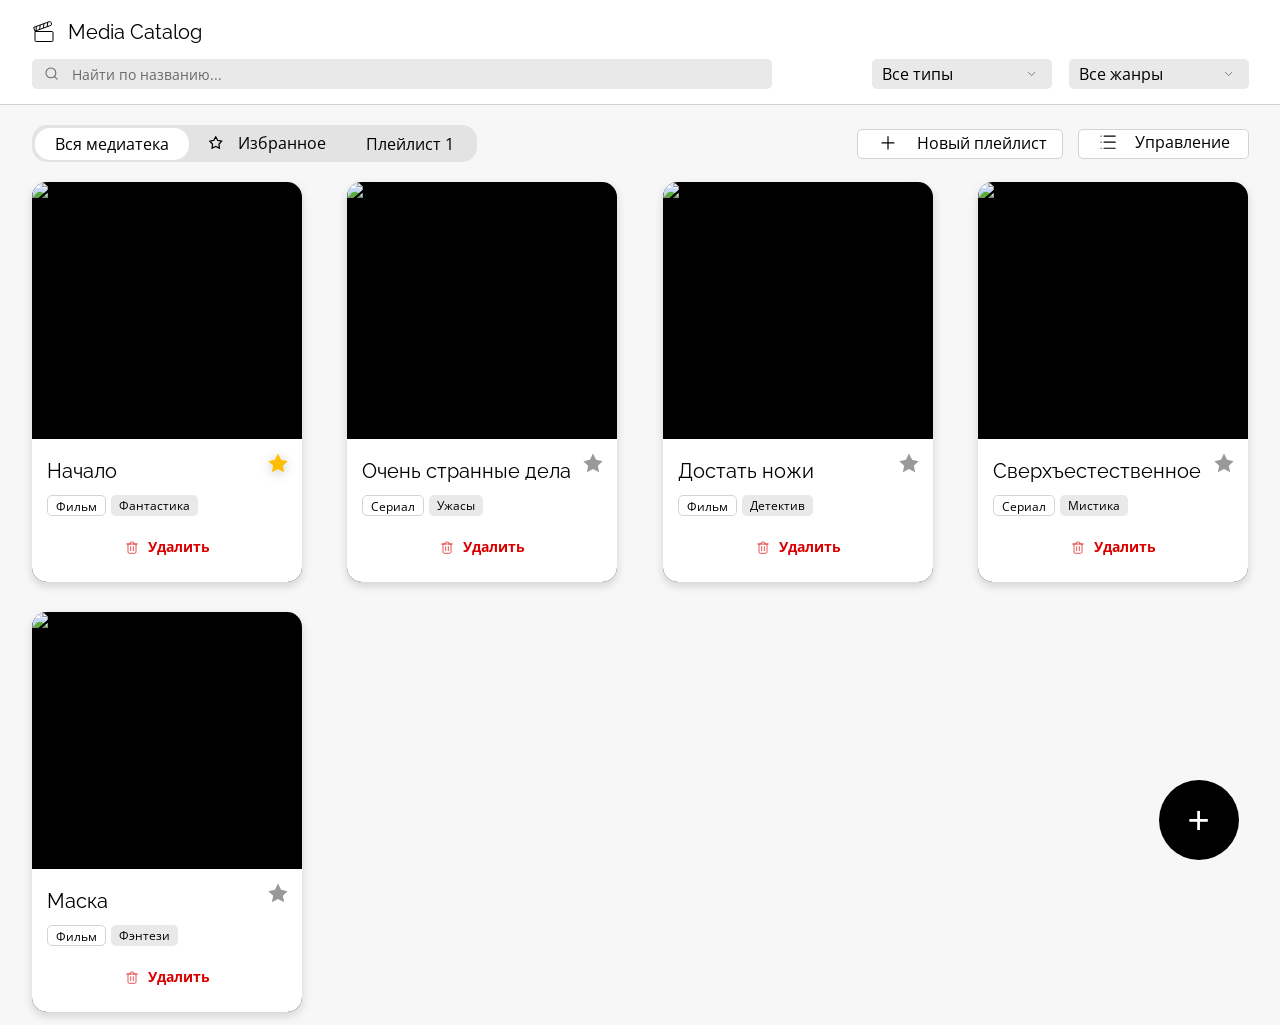
==== index.html @ b78aa2d5 "Первый этап работы над курсовой. Верстка по макету" ====
<!DOCTYPE html>
<html lang="ru">
  <head>
    <meta charset="UTF-8" />
    <meta name="viewport" content="width=device-width, initial-scale=1.0" />
    <title>Media Catalog</title>
    <link rel="stylesheet" href="./styles/style.css" />
  </head>
  <body>
    <header class="header">
      <div class="header-content">
        <div class="header-top">
          <img
            src="./icons/logo.svg"
            alt="Логотип Media Catalog"
            class="logo"
          />
          <h1 class="site-title">Media Catalog</h1>
        </div>

        <div class="search-container">
          <div class="search-bar">
            <input
              type="search"
              id="search-input"
              placeholder="Найти по названию..."
            />
          </div>
        </div>

        <div class="filters">
          <select id="type-filter" class="filter-select">
            <option value="all">Все типы</option>
            <option value="film">Фильмы</option>
            <option value="series">Сериалы</option>
          </select>

          <select id="genre-filter" class="filter-select">
            <option value="all">Все жанры</option>
            <option value="fantasy">Фэнтези</option>
            <option value="sci-fi">Фантастика</option>
            <option value="horror">Ужасы</option>
            <option value="detective">Детектив</option>
            <option value="mystic">Мистика</option>
          </select>
        </div>
      </div>
    </header>

    <div class="container">
      <div class="page-wrapper">
        <div class="navigation-section">
          <nav class="playlist-nav">
            <button class="tab active" data-tab="all">Вся медиатека</button>
            <button class="tab" data-tab="favorites">
              <svg
                class="tab-icon"
                viewBox="0 0 24 24"
                aria-hidden="true"
                focusable="false"
              >
                <path
                  d="M10.3408 5.03809L10.4531 5.23828L10.6787 5.28418L15.1973 6.18848L12.0732 9.57715L11.918 9.74609L11.9443 9.97363L12.4795 14.5498L8.29297 12.627L8.08398 12.5312L7.875 12.627L3.6875 14.5498L4.22363 9.97363L4.25 9.74609L4.09473 9.57715L0.969727 6.18848L5.48926 5.28418L5.71484 5.23828L5.82715 5.03809L8.08398 1.01953L10.3408 5.03809Z"
                  stroke="black"
                />
              </svg>
              Избранное
            </button>
            <button class="tab" data-tab="playlist1">Плейлист 1</button>
          </nav>

          <div class="control-panel">
            <button class="btn" id="new-playlist-btn">
              <img src="./icons/plus-small.svg" class="btn-icon" alt="" />
              Новый плейлист
            </button>
            <button class="btn" id="manage-btn">
              <img src="./icons/list-pointers.svg" class="btn-icon" alt="" />
              Управление
            </button>
          </div>
        </div>

        <main class="main-content">
          <section class="media-grid">
            <article class="media-card" data-type="film" data-genre="sci-fi">
              <img
                src="https://avatars.mds.yandex.net/i?id=55234770853d2b9b0d04c21ef80ac927876bea07-5246350-images-thumbs&n=13"
                alt="Постер фильма 'Начало'"
              />
              <div class="card-info">
                <div class="card-header">
                  <h3 class="card-title">Начало</h3>
                  <button
                    class="card-fav favorited"
                    aria-pressed="false"
                    aria-label="Добавить в избранное"
                  >
                    <svg
                      class="card-star"
                      viewBox="0 0 24 24"
                      aria-hidden="true"
                      focusable="false"
                    >
                      <path
                        d="M12 .587l3.668 7.431L23.6 9.75l-5.8 5.656L19.336 23 12 19.188 4.664 23l1.536-7.594L.4 9.75l7.932-1.732L12 .587z"
                      />
                    </svg>
                  </button>
                </div>
                <div class="card-tags">
                  <span class="media-type">Фильм</span>
                  <span class="media-genre">Фантастика</span>
                </div>
                <button class="delete-btn">
                  <img src="./icons/trash.svg" class="icon" alt="" />Удалить
                </button>
              </div>
            </article>

            <article class="media-card" data-type="series" data-genre="horror">
              <img
                src="https://avatars.mds.yandex.net/i?id=e8426d1af054b2b35e4fe75da43ae65cc15da90e-16115452-images-thumbs&n=13"
                alt="Постер сериала 'Очень странные дела'"
              />
              <div class="card-info">
                <div class="card-header">
                  <h3 class="card-title">Очень странные дела</h3>
                  <button
                    class="card-fav"
                    aria-pressed="false"
                    aria-label="Добавить в избранное"
                  >
                    <svg
                      class="card-star"
                      viewBox="0 0 24 24"
                      aria-hidden="true"
                      focusable="false"
                    >
                      <path
                        d="M12 .587l3.668 7.431L23.6 9.75l-5.8 5.656L19.336 23 12 19.188 4.664 23l1.536-7.594L.4 9.75l7.932-1.732L12 .587z"
                      />
                    </svg>
                  </button>
                </div>
                <div class="card-tags">
                  <span class="media-type">Сериал</span>
                  <span class="media-genre">Ужасы</span>
                </div>
                <button class="delete-btn">
                  <img src="./icons/trash.svg" class="icon" alt="" />Удалить
                </button>
              </div>
            </article>

            <article class="media-card" data-type="film" data-genre="detective">
              <img
                src="https://pr6.zoon.ru/PhJoC-wYrnxwiklxhMkPIg/600x900%2Cq85/[base64]"
                alt="Постер фильма 'Достать ножи'"
              />
              <div class="card-info">
                <div class="card-header">
                  <h3 class="card-title">Достать ножи</h3>
                  <button
                    class="card-fav"
                    aria-pressed="false"
                    aria-label="Добавить в избранное"
                  >
                    <svg
                      class="card-star"
                      viewBox="0 0 24 24"
                      aria-hidden="true"
                      focusable="false"
                    >
                      <path
                        d="M12 .587l3.668 7.431L23.6 9.75l-5.8 5.656L19.336 23 12 19.188 4.664 23l1.536-7.594L.4 9.75l7.932-1.732L12 .587z"
                      />
                    </svg>
                  </button>
                </div>
                <div class="card-tags">
                  <span class="media-type">Фильм</span>
                  <span class="media-genre">Детектив</span>
                </div>
                <button class="delete-btn">
                  <img src="./icons/trash.svg" class="icon" alt="" />Удалить
                </button>
              </div>
            </article>

            <article class="media-card" data-type="series" data-genre="mystic">
              <img
                src="https://avatars.mds.yandex.net/get-mpic/5304425/2a000001939991c559fa7494be5431563279/orig"
                alt="Постер сериала 'Сверхъестественное'"
              />
              <div class="card-info">
                <div class="card-header">
                  <h3 class="card-title">Сверхъестественное</h3>
                  <button
                    class="card-fav"
                    aria-pressed="false"
                    aria-label="Добавить в избранное"
                  >
                    <svg
                      class="card-star"
                      viewBox="0 0 24 24"
                      aria-hidden="true"
                      focusable="false"
                    >
                      <path
                        d="M12 .587l3.668 7.431L23.6 9.75l-5.8 5.656L19.336 23 12 19.188 4.664 23l1.536-7.594L.4 9.75l7.932-1.732L12 .587z"
                      />
                    </svg>
                  </button>
                </div>
                <div class="card-tags">
                  <span class="media-type">Сериал</span>
                  <span class="media-genre">Мистика</span>
                </div>
                <button class="delete-btn">
                  <img src="./icons/trash.svg" class="icon" alt="" />Удалить
                </button>
              </div>
            </article>

            <article class="media-card" data-type="film" data-genre="fantasy">
              <img
                src="https://avatars.mds.yandex.net/get-kinopoisk-image/1777765/51ed579c-586d-48a4-a6ec-837738159f33/orig"
                alt="Постер фильма 'Маска'"
              />
              <div class="card-info">
                <div class="card-header">
                  <h3 class="card-title">Маска</h3>
                  <button
                    class="card-fav"
                    aria-pressed="false"
                    aria-label="Добавить в избранное"
                  >
                    <svg
                      class="card-star"
                      viewBox="0 0 24 24"
                      aria-hidden="true"
                      focusable="false"
                    >
                      <path
                        d="M12 .587l3.668 7.431L23.6 9.75l-5.8 5.656L19.336 23 12 19.188 4.664 23l1.536-7.594L.4 9.75l7.932-1.732L12 .587z"
                      />
                    </svg>
                  </button>
                </div>
                <div class="card-tags">
                  <span class="media-type">Фильм</span>
                  <span class="media-genre">Фэнтези</span>
                </div>
                <button class="delete-btn">
                  <img src="./icons/trash.svg" class="icon" alt="" />Удалить
                </button>
              </div>
            </article>
          </section>
        </main>

        <button
          class="add-card-btn"
          id="add-card-btn"
          title="Добавить фильм или сериал"
        >
          +
        </button>
      </div>
    </div>
  </body>
</html>
---- styles/style.css ----
@import url("https://fonts.googleapis.com/css2?family=Open+Sans:wght@400;600&family=Raleway:wght@400&display=swap");

:root {
  --bg: #f7f7f7;
  --surface: #ffffff;
  --muted: #e9e9e9;
  --border: #d3d3d3;
  --text: #000000;
  --muted-2: #696969;
  --muted-3: #999999;
  --danger: #da0000;
  --danger-hover: #b30000;
  --gold: #ffbf00;
  --hover-bg: #f4f4f4;

  --max-width: 1600px;
  --page-padding-vertical: 20px;
  --page-padding-horizontal: 20px;
  --header-padding-left-right: 40px;

  --space-xs: 5px;
  --space-sm: 8px;
  --space-md: 10px;
  --space-lg: 20px;
  --space-xl: 24px;
  --space-xxl: 40px;

  --radius-sm: 5px;
  --radius-md: 15px;
  --radius-round: 50%;

  --shadow-soft: 0 4px 10px rgba(0, 0, 0, 0.15);
  --shadow-sm: 0 6px 14px rgba(0, 0, 0, 0.06);
  --shadow-md: 0 8px 20px rgba(0, 0, 0, 0.14);
  --shadow-star: 0 2px 6px rgba(0, 0, 0, 0.22);

  --font-sans: "Open Sans", sans-serif;
  --font-heading: Raleway, sans-serif;

  --icon-sm: 16px;
  --icon-md: 20px;
  --icon-lg: 28px;
  --icon-xl: 30px;
}

* {
  box-sizing: border-box;
}

body {
  margin: 0;
  padding: 0;
  font-family: var(--font-sans);
  background: var(--bg);
}

.container {
  max-width: 1920px;
  margin: 0 auto;
  position: relative;
  min-height: 100vh;
}

.page-wrapper {
  max-width: var(--max-width);
  margin: 0 calc((100% - 1257px) / 2);
  padding: 0 var(--page-padding-horizontal);
}

.header {
  background: var(--surface);
  border-bottom: 0.5px var(--border) solid;
  padding: var(--page-padding-vertical) var(--header-padding-left-right) 15px;
  position: sticky;
  top: 0;
  z-index: 100;
  left: 0;
  right: 0;
  width: 100%;
  box-sizing: border-box;
}

.header-content {
  display: flex;
  align-items: flex-start;
  justify-content: space-between;
  flex-wrap: wrap;
  gap: 5px;
  max-width: var(--max-width);
  margin: 0 calc((100% - 1217px) / 2);
}

.header-top {
  display: flex;
  align-items: center;
  gap: 12px;
  margin-bottom: 10px;
  width: 100%;
}

.logo {
  width: 24px;
  height: 24px;
  background: white;
}

.site-title {
  color: black;
  font-size: 20px;
  font-family: Raleway;
  font-weight: 400;
  margin: 0;
  white-space: nowrap;
}

.search-container {
  flex: 1;
  min-width: 300px;
  max-width: 740px;
}

.search-bar {
  width: 100%;
  height: 30px;
  background: #e9e9e9;
  border-radius: var(--radius-sm);
}

#search-input {
  width: 100%;
  height: 100%;
  border: none;
  background: transparent;
  border-radius: var(--radius-sm);
  padding: 0 10px;
  color: #000;
  font-size: 14px;
  font-family: "Open Sans";

  background-image: url("../icons/search.svg");
  background-repeat: no-repeat;
  background-position: 12px center;
  background-size: var(--icon-sm);
  padding-left: 40px;
}

#search-input::placeholder {
  color: #696969;
}

.filters {
  display: flex;
  gap: 17px;
  flex-shrink: 0;
}

.filter-select {
  appearance: none;
  -webkit-appearance: none;
  -moz-appearance: none;

  width: 180px;
  height: 30px;
  background: #e9e9e9;
  border-radius: var(--radius-sm);
  border: none;
  color: black;
  font-size: 16px;
  font-family: "Open Sans";
  padding: 0 10px;
  appearance: none;

  background-image: url("../icons/chevron-small-down.svg");
  background-repeat: no-repeat;
  background-position: right 12px center;
  background-size: var(--icon-sm);
}

.filter-select:hover {
  background-color: #eee;
}

.custom-select:focus {
  outline: none;
  border-color: #999;
  background-color: #f2f2f2;
}

.navigation-section {
  display: flex;
  justify-content: space-between;
  align-items: center;
  flex-wrap: wrap;
  gap: 20px;
  margin: 20px 0 0;
  padding: 0;
}

.playlist-nav {
  background: #e3e3e3;
  border-radius: var(--radius-md);
  display: flex;
  align-items: center;
  padding: 3px;
  height: 37px;
  flex-shrink: 0;
}

.tab {
  background: transparent;
  border: none;
  border-radius: var(--radius-md);
  font-size: 16px;
  font-family: "Open Sans";
  cursor: pointer;
  color: black;
  padding: 0 20px;
  height: 32px;
  white-space: nowrap;
  transition: background-color 0.2s;
}

.tab .tab-icon {
  width: 20px;
  height: 20px;
  display: inline-block;
  vertical-align: middle;
  margin-right: 5px;
  position: relative;
  top: 1px;
  fill: none;
  stroke: currentColor;
  stroke-width: 1.5;
}

.tab .tab-icon path {
  fill: none;
  stroke: currentColor;
  stroke-width: 1.5;
}

.btn .btn-icon,
.btn-icon {
  width: 16px;
  height: 16px;
  display: inline-block;
  vertical-align: middle;
  margin-right: 8px;
  position: relative;
  top: -1px;
}

#new-playlist-btn .btn-icon {
  width: 30px;
  height: 30px;
  margin-right: 10px;
  top: -2px;
}

#manage-btn .btn-icon {
  width: 25px;
  height: 25px;
  margin-right: 10px;
}

.card-fav {
  position: absolute;
  top: 10px;
  right: 10px;
  width: 28px;
  height: 28px;
  background: transparent;
  border: none;
  display: inline-flex;
  align-items: center;
  justify-content: center;
  cursor: pointer;
  box-shadow: none;
  transition: transform 0.12s ease, box-shadow 0.12s ease,
    background-color 0.12s ease;
  padding: 0;
}

.card-fav:hover {
  transform: translateY(-2px) scale(1.03);
  box-shadow: 0 6px 12px rgba(0, 0, 0, 0.12);
}

.card-star {
  width: 20px;
  height: 20px;
  display: inline-block;
  vertical-align: middle;
  fill: var(--muted-3);
}

.card-fav.favorited {
  background: transparent;
  box-shadow: none;
}

.card-fav.favorited .card-star {
  fill: #ffbf00;
  filter: drop-shadow(0 2px 6px rgba(0, 0, 0, 0.22));
  stroke: none;
}

.tab.active .tab-icon,
.tab.active .tab-icon path {
  stroke: #ffbf00;
}

.tab.active {
  background: white;
}

.control-panel {
  display: flex;
  gap: 15px;
  flex-shrink: 0;
}

.btn {
  min-width: 171px;
  height: var(--btn-height, 30px);
  background: var(--surface);
  border-radius: var(--radius-sm);
  border: 0.5px var(--border) solid;
  font-size: 16px;
  font-family: var(--font-sans);
  cursor: pointer;
  padding: 0 15px;
  white-space: nowrap;
}

.main-content {
  max-width: 1600px;
  margin: 20px 0 80px;
  padding: 0;
}

.media-grid {
  display: grid;
  grid-template-columns: repeat(auto-fit, minmax(270px, 1fr));
  gap: 30px calc((100% - 270px * 4) / 3);
  justify-content: space-between;
  justify-items: center;
}

.media-card {
  position: relative;
  width: 270px;
  height: 400px;
  border-radius: var(--radius-md);
  overflow: hidden;
  box-shadow: 0 4px 10px rgba(0, 0, 0, 0.15);
  transition: transform 0.3s ease, box-shadow 0.3s ease;
  cursor: pointer;
  background-color: #000;
}

.media-card img {
  width: 100%;
  height: 100%;
  object-fit: cover;
  transition: opacity 0.3s ease;
}

.card-info {
  position: absolute;
  bottom: 0;
  left: 0;
  width: 100%;
  padding: 20px 15px;
  background-color: var(--surface);
  color: #fff;
  transition: all 0.3s ease;
  opacity: 1;
}

.card-title {
  color: black;
  font-size: 20px;
  font-family: Raleway;
  font-weight: 400;
  margin: 0 0 12px 0;
  white-space: nowrap;
  overflow: hidden;
  text-overflow: ellipsis;
}

.card-tags {
  display: flex;
  gap: 5px;
  margin-bottom: 15px;
}

.media-type {
  background: var(--surface);
  border-radius: var(--radius-sm);
  border: 0.5px var(--border) solid;
  padding: 0 8px;
  height: 21px;
  text-align: center;
  line-height: 21px;
  font-size: 12px;
  font-family: var(--font-sans);
  color: var(--text);
  white-space: nowrap;
}

.media-genre {
  background: var(--muted);
  border-radius: var(--radius-sm);
  padding: 0 8px;
  height: 21px;
  text-align: center;
  line-height: 21px;
  font-size: 12px;
  font-family: var(--font-sans);
  color: var(--text);
  white-space: nowrap;
}

.delete-btn {
  background: var(--surface);
  border-radius: var(--radius-sm);
  border: none;
  cursor: pointer;
  color: var(--danger);
  font-size: 14px;
  font-weight: 700;
  font-family: var(--font-sans);
  padding: 6px 8px;
  width: 100%;
  margin-top: auto;
}

.delete-btn .icon {
  width: 16px;
  height: 16px;
  display: inline-block;
  vertical-align: middle;
  margin-right: 8px;
}

.delete-btn,
.btn,
.tab,
.add-card-btn {
  transition: transform 0.12s ease, box-shadow 0.12s ease,
    background-color 0.12s ease, color 0.12s ease;
}

.btn:hover,
.btn:focus {
  background-color: #f4f4f4;
  transform: translateY(-2px);
  box-shadow: 0 6px 14px rgba(0, 0, 0, 0.06);
}

.tab:hover,
.tab:focus {
  background-color: rgba(0, 0, 0, 0.04);
  transform: translateY(-1px);
}

.delete-btn:hover,
.delete-btn:focus {
  background-color: #fff;
  color: #b30000;
  transform: translateY(-1px);
  box-shadow: 0 8px 20px rgba(0, 0, 0, 0.14);
}

.delete-btn:hover .icon,
.delete-btn:focus .icon {
  transform: translateY(-1px) scale(1.05);
}

.delete-btn .icon,
.add-card-btn,
.btn,
.tab {
  transition: transform 0.12s ease, opacity 0.12s ease;
}

.btn:focus,
.delete-btn:focus,
.tab:focus,
.add-card-btn:focus {
  outline: 2px solid rgba(77, 144, 254, 0.9);
  outline-offset: 3px;
}

.add-card-btn {
  position: fixed;
  right: calc((100% - 1197px) / 2);
  bottom: 40px;
  width: 80px;
  height: 80px;
  background: black;
  border-radius: 50%;
  color: white;
  font-size: 38px;
  border: none;
  cursor: pointer;
  z-index: 100;
  transition: transform 0.2s;
}

.add-card-btn:hover {
  transform: scale(1.05);
}
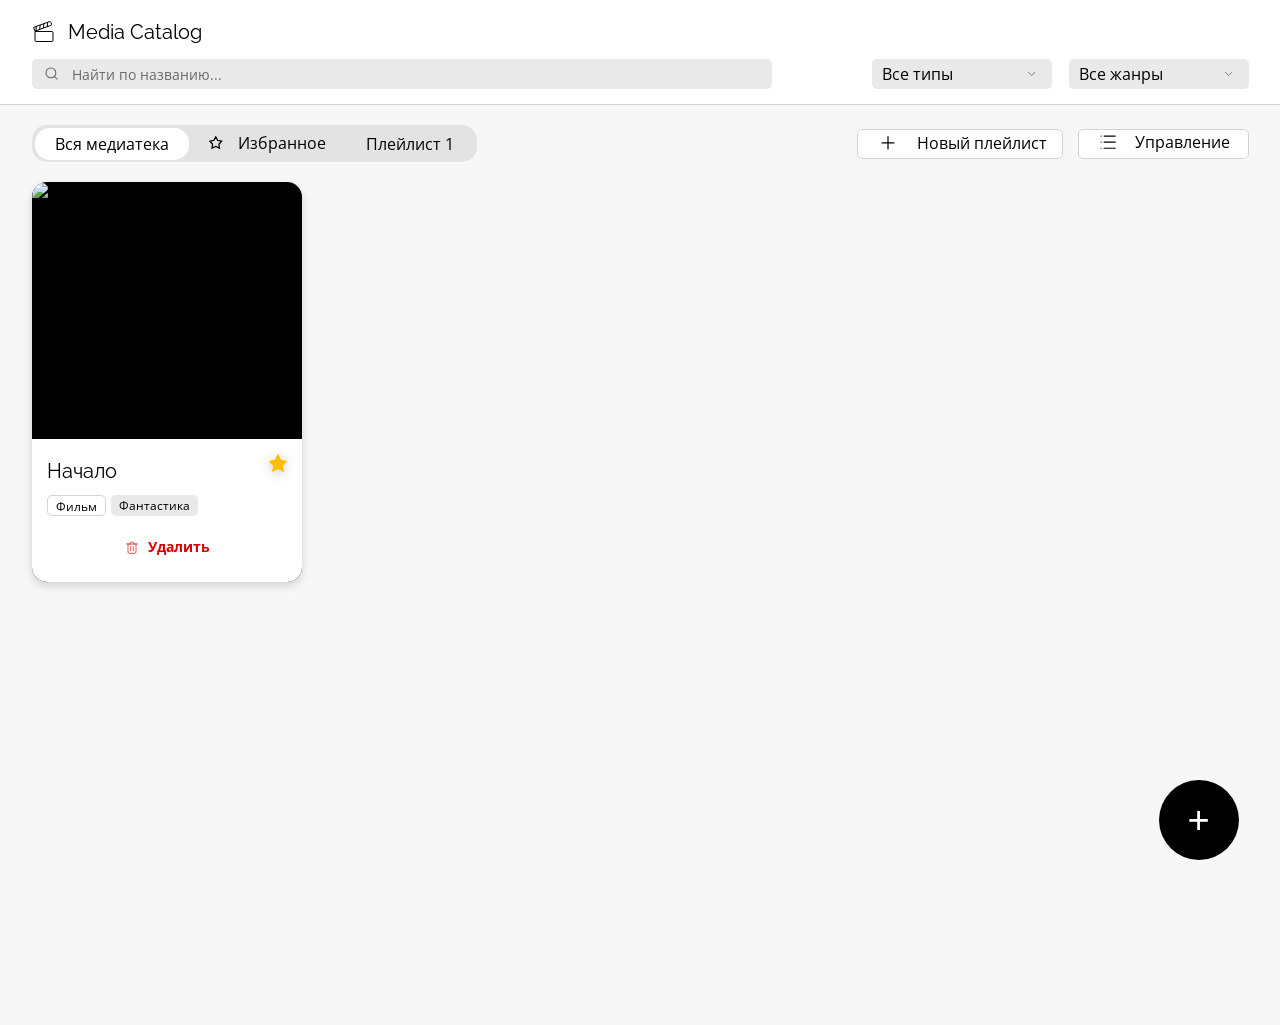
==== commit dbd92782: "Создание компонентов" ====
--- a/index.html
+++ b/index.html
@@ -1,273 +1,17 @@
-<!DOCTYPE html>
-<html lang="ru">
-  <head>
-    <meta charset="UTF-8" />
-    <meta name="viewport" content="width=device-width, initial-scale=1.0" />
-    <title>Media Catalog</title>
-    <link rel="stylesheet" href="./styles/style.css" />
-  </head>
-  <body>
-    <header class="header">
-      <div class="header-content">
-        <div class="header-top">
-          <img
-            src="./icons/logo.svg"
-            alt="Логотип Media Catalog"
-            class="logo"
-          />
-          <h1 class="site-title">Media Catalog</h1>
-        </div>
-
-        <div class="search-container">
-          <div class="search-bar">
-            <input
-              type="search"
-              id="search-input"
-              placeholder="Найти по названию..."
-            />
-          </div>
-        </div>
-
-        <div class="filters">
-          <select id="type-filter" class="filter-select">
-            <option value="all">Все типы</option>
-            <option value="film">Фильмы</option>
-            <option value="series">Сериалы</option>
-          </select>
-
-          <select id="genre-filter" class="filter-select">
-            <option value="all">Все жанры</option>
-            <option value="fantasy">Фэнтези</option>
-            <option value="sci-fi">Фантастика</option>
-            <option value="horror">Ужасы</option>
-            <option value="detective">Детектив</option>
-            <option value="mystic">Мистика</option>
-          </select>
-        </div>
-      </div>
-    </header>
-
-    <div class="container">
-      <div class="page-wrapper">
-        <div class="navigation-section">
-          <nav class="playlist-nav">
-            <button class="tab active" data-tab="all">Вся медиатека</button>
-            <button class="tab" data-tab="favorites">
-              <svg
-                class="tab-icon"
-                viewBox="0 0 24 24"
-                aria-hidden="true"
-                focusable="false"
-              >
-                <path
-                  d="M10.3408 5.03809L10.4531 5.23828L10.6787 5.28418L15.1973 6.18848L12.0732 9.57715L11.918 9.74609L11.9443 9.97363L12.4795 14.5498L8.29297 12.627L8.08398 12.5312L7.875 12.627L3.6875 14.5498L4.22363 9.97363L4.25 9.74609L4.09473 9.57715L0.969727 6.18848L5.48926 5.28418L5.71484 5.23828L5.82715 5.03809L8.08398 1.01953L10.3408 5.03809Z"
-                  stroke="black"
-                />
-              </svg>
-              Избранное
-            </button>
-            <button class="tab" data-tab="playlist1">Плейлист 1</button>
-          </nav>
-
-          <div class="control-panel">
-            <button class="btn" id="new-playlist-btn">
-              <img src="./icons/plus-small.svg" class="btn-icon" alt="" />
-              Новый плейлист
-            </button>
-            <button class="btn" id="manage-btn">
-              <img src="./icons/list-pointers.svg" class="btn-icon" alt="" />
-              Управление
-            </button>
-          </div>
-        </div>
-
-        <main class="main-content">
-          <section class="media-grid">
-            <article class="media-card" data-type="film" data-genre="sci-fi">
-              <img
-                src="https://avatars.mds.yandex.net/i?id=55234770853d2b9b0d04c21ef80ac927876bea07-5246350-images-thumbs&n=13"
-                alt="Постер фильма 'Начало'"
-              />
-              <div class="card-info">
-                <div class="card-header">
-                  <h3 class="card-title">Начало</h3>
-                  <button
-                    class="card-fav favorited"
-                    aria-pressed="false"
-                    aria-label="Добавить в избранное"
-                  >
-                    <svg
-                      class="card-star"
-                      viewBox="0 0 24 24"
-                      aria-hidden="true"
-                      focusable="false"
-                    >
-                      <path
-                        d="M12 .587l3.668 7.431L23.6 9.75l-5.8 5.656L19.336 23 12 19.188 4.664 23l1.536-7.594L.4 9.75l7.932-1.732L12 .587z"
-                      />
-                    </svg>
-                  </button>
-                </div>
-                <div class="card-tags">
-                  <span class="media-type">Фильм</span>
-                  <span class="media-genre">Фантастика</span>
-                </div>
-                <button class="delete-btn">
-                  <img src="./icons/trash.svg" class="icon" alt="" />Удалить
-                </button>
-              </div>
-            </article>
-
-            <article class="media-card" data-type="series" data-genre="horror">
-              <img
-                src="https://avatars.mds.yandex.net/i?id=e8426d1af054b2b35e4fe75da43ae65cc15da90e-16115452-images-thumbs&n=13"
-                alt="Постер сериала 'Очень странные дела'"
-              />
-              <div class="card-info">
-                <div class="card-header">
-                  <h3 class="card-title">Очень странные дела</h3>
-                  <button
-                    class="card-fav"
-                    aria-pressed="false"
-                    aria-label="Добавить в избранное"
-                  >
-                    <svg
-                      class="card-star"
-                      viewBox="0 0 24 24"
-                      aria-hidden="true"
-                      focusable="false"
-                    >
-                      <path
-                        d="M12 .587l3.668 7.431L23.6 9.75l-5.8 5.656L19.336 23 12 19.188 4.664 23l1.536-7.594L.4 9.75l7.932-1.732L12 .587z"
-                      />
-                    </svg>
-                  </button>
-                </div>
-                <div class="card-tags">
-                  <span class="media-type">Сериал</span>
-                  <span class="media-genre">Ужасы</span>
-                </div>
-                <button class="delete-btn">
-                  <img src="./icons/trash.svg" class="icon" alt="" />Удалить
-                </button>
-              </div>
-            </article>
-
-            <article class="media-card" data-type="film" data-genre="detective">
-              <img
-                src="https://pr6.zoon.ru/PhJoC-wYrnxwiklxhMkPIg/600x900%2Cq85/[base64]"
-                alt="Постер фильма 'Достать ножи'"
-              />
-              <div class="card-info">
-                <div class="card-header">
-                  <h3 class="card-title">Достать ножи</h3>
-                  <button
-                    class="card-fav"
-                    aria-pressed="false"
-                    aria-label="Добавить в избранное"
-                  >
-                    <svg
-                      class="card-star"
-                      viewBox="0 0 24 24"
-                      aria-hidden="true"
-                      focusable="false"
-                    >
-                      <path
-                        d="M12 .587l3.668 7.431L23.6 9.75l-5.8 5.656L19.336 23 12 19.188 4.664 23l1.536-7.594L.4 9.75l7.932-1.732L12 .587z"
-                      />
-                    </svg>
-                  </button>
-                </div>
-                <div class="card-tags">
-                  <span class="media-type">Фильм</span>
-                  <span class="media-genre">Детектив</span>
-                </div>
-                <button class="delete-btn">
-                  <img src="./icons/trash.svg" class="icon" alt="" />Удалить
-                </button>
-              </div>
-            </article>
-
-            <article class="media-card" data-type="series" data-genre="mystic">
-              <img
-                src="https://avatars.mds.yandex.net/get-mpic/5304425/2a000001939991c559fa7494be5431563279/orig"
-                alt="Постер сериала 'Сверхъестественное'"
-              />
-              <div class="card-info">
-                <div class="card-header">
-                  <h3 class="card-title">Сверхъестественное</h3>
-                  <button
-                    class="card-fav"
-                    aria-pressed="false"
-                    aria-label="Добавить в избранное"
-                  >
-                    <svg
-                      class="card-star"
-                      viewBox="0 0 24 24"
-                      aria-hidden="true"
-                      focusable="false"
-                    >
-                      <path
-                        d="M12 .587l3.668 7.431L23.6 9.75l-5.8 5.656L19.336 23 12 19.188 4.664 23l1.536-7.594L.4 9.75l7.932-1.732L12 .587z"
-                      />
-                    </svg>
-                  </button>
-                </div>
-                <div class="card-tags">
-                  <span class="media-type">Сериал</span>
-                  <span class="media-genre">Мистика</span>
-                </div>
-                <button class="delete-btn">
-                  <img src="./icons/trash.svg" class="icon" alt="" />Удалить
-                </button>
-              </div>
-            </article>
-
-            <article class="media-card" data-type="film" data-genre="fantasy">
-              <img
-                src="https://avatars.mds.yandex.net/get-kinopoisk-image/1777765/51ed579c-586d-48a4-a6ec-837738159f33/orig"
-                alt="Постер фильма 'Маска'"
-              />
-              <div class="card-info">
-                <div class="card-header">
-                  <h3 class="card-title">Маска</h3>
-                  <button
-                    class="card-fav"
-                    aria-pressed="false"
-                    aria-label="Добавить в избранное"
-                  >
-                    <svg
-                      class="card-star"
-                      viewBox="0 0 24 24"
-                      aria-hidden="true"
-                      focusable="false"
-                    >
-                      <path
-                        d="M12 .587l3.668 7.431L23.6 9.75l-5.8 5.656L19.336 23 12 19.188 4.664 23l1.536-7.594L.4 9.75l7.932-1.732L12 .587z"
-                      />
-                    </svg>
-                  </button>
-                </div>
-                <div class="card-tags">
-                  <span class="media-type">Фильм</span>
-                  <span class="media-genre">Фэнтези</span>
-                </div>
-                <button class="delete-btn">
-                  <img src="./icons/trash.svg" class="icon" alt="" />Удалить
-                </button>
-              </div>
-            </article>
-          </section>
-        </main>
-
-        <button
-          class="add-card-btn"
-          id="add-card-btn"
-          title="Добавить фильм или сериал"
-        >
-          +
-        </button>
-      </div>
-    </div>
-  </body>
-</html>
+<!DOCTYPE html>
+<html lang="ru">
+  <head>
+    <meta charset="UTF-8" />
+    <meta name="viewport" content="width=device-width, initial-scale=1.0" />
+    <title>Media Catalog</title>
+    <link rel="stylesheet" href="./styles/style.css" />
+  </head>
+  <body class="board-app">
+    <div class="container">
+      <div class="page-wrapper">
+        <main class="main-content"></main>
+      </div>
+    </div>
+    <script src="./src/main.js" type="module"></script>
+  </body>
+</html>
--- a/styles/style.css
+++ b/styles/style.css
@@ -1,514 +1,514 @@
-@import url("https://fonts.googleapis.com/css2?family=Open+Sans:wght@400;600&family=Raleway:wght@400&display=swap");
-
-:root {
-  --bg: #f7f7f7;
-  --surface: #ffffff;
-  --muted: #e9e9e9;
-  --border: #d3d3d3;
-  --text: #000000;
-  --muted-2: #696969;
-  --muted-3: #999999;
-  --danger: #da0000;
-  --danger-hover: #b30000;
-  --gold: #ffbf00;
-  --hover-bg: #f4f4f4;
-
-  --max-width: 1600px;
-  --page-padding-vertical: 20px;
-  --page-padding-horizontal: 20px;
-  --header-padding-left-right: 40px;
-
-  --space-xs: 5px;
-  --space-sm: 8px;
-  --space-md: 10px;
-  --space-lg: 20px;
-  --space-xl: 24px;
-  --space-xxl: 40px;
-
-  --radius-sm: 5px;
-  --radius-md: 15px;
-  --radius-round: 50%;
-
-  --shadow-soft: 0 4px 10px rgba(0, 0, 0, 0.15);
-  --shadow-sm: 0 6px 14px rgba(0, 0, 0, 0.06);
-  --shadow-md: 0 8px 20px rgba(0, 0, 0, 0.14);
-  --shadow-star: 0 2px 6px rgba(0, 0, 0, 0.22);
-
-  --font-sans: "Open Sans", sans-serif;
-  --font-heading: Raleway, sans-serif;
-
-  --icon-sm: 16px;
-  --icon-md: 20px;
-  --icon-lg: 28px;
-  --icon-xl: 30px;
-}
-
-* {
-  box-sizing: border-box;
-}
-
-body {
-  margin: 0;
-  padding: 0;
-  font-family: var(--font-sans);
-  background: var(--bg);
-}
-
-.container {
-  max-width: 1920px;
-  margin: 0 auto;
-  position: relative;
-  min-height: 100vh;
-}
-
-.page-wrapper {
-  max-width: var(--max-width);
-  margin: 0 calc((100% - 1257px) / 2);
-  padding: 0 var(--page-padding-horizontal);
-}
-
-.header {
-  background: var(--surface);
-  border-bottom: 0.5px var(--border) solid;
-  padding: var(--page-padding-vertical) var(--header-padding-left-right) 15px;
-  position: sticky;
-  top: 0;
-  z-index: 100;
-  left: 0;
-  right: 0;
-  width: 100%;
-  box-sizing: border-box;
-}
-
-.header-content {
-  display: flex;
-  align-items: flex-start;
-  justify-content: space-between;
-  flex-wrap: wrap;
-  gap: 5px;
-  max-width: var(--max-width);
-  margin: 0 calc((100% - 1217px) / 2);
-}
-
-.header-top {
-  display: flex;
-  align-items: center;
-  gap: 12px;
-  margin-bottom: 10px;
-  width: 100%;
-}
-
-.logo {
-  width: 24px;
-  height: 24px;
-  background: white;
-}
-
-.site-title {
-  color: black;
-  font-size: 20px;
-  font-family: Raleway;
-  font-weight: 400;
-  margin: 0;
-  white-space: nowrap;
-}
-
-.search-container {
-  flex: 1;
-  min-width: 300px;
-  max-width: 740px;
-}
-
-.search-bar {
-  width: 100%;
-  height: 30px;
-  background: #e9e9e9;
-  border-radius: var(--radius-sm);
-}
-
-#search-input {
-  width: 100%;
-  height: 100%;
-  border: none;
-  background: transparent;
-  border-radius: var(--radius-sm);
-  padding: 0 10px;
-  color: #000;
-  font-size: 14px;
-  font-family: "Open Sans";
-
-  background-image: url("../icons/search.svg");
-  background-repeat: no-repeat;
-  background-position: 12px center;
-  background-size: var(--icon-sm);
-  padding-left: 40px;
-}
-
-#search-input::placeholder {
-  color: #696969;
-}
-
-.filters {
-  display: flex;
-  gap: 17px;
-  flex-shrink: 0;
-}
-
-.filter-select {
-  appearance: none;
-  -webkit-appearance: none;
-  -moz-appearance: none;
-
-  width: 180px;
-  height: 30px;
-  background: #e9e9e9;
-  border-radius: var(--radius-sm);
-  border: none;
-  color: black;
-  font-size: 16px;
-  font-family: "Open Sans";
-  padding: 0 10px;
-  appearance: none;
-
-  background-image: url("../icons/chevron-small-down.svg");
-  background-repeat: no-repeat;
-  background-position: right 12px center;
-  background-size: var(--icon-sm);
-}
-
-.filter-select:hover {
-  background-color: #eee;
-}
-
-.custom-select:focus {
-  outline: none;
-  border-color: #999;
-  background-color: #f2f2f2;
-}
-
-.navigation-section {
-  display: flex;
-  justify-content: space-between;
-  align-items: center;
-  flex-wrap: wrap;
-  gap: 20px;
-  margin: 20px 0 0;
-  padding: 0;
-}
-
-.playlist-nav {
-  background: #e3e3e3;
-  border-radius: var(--radius-md);
-  display: flex;
-  align-items: center;
-  padding: 3px;
-  height: 37px;
-  flex-shrink: 0;
-}
-
-.tab {
-  background: transparent;
-  border: none;
-  border-radius: var(--radius-md);
-  font-size: 16px;
-  font-family: "Open Sans";
-  cursor: pointer;
-  color: black;
-  padding: 0 20px;
-  height: 32px;
-  white-space: nowrap;
-  transition: background-color 0.2s;
-}
-
-.tab .tab-icon {
-  width: 20px;
-  height: 20px;
-  display: inline-block;
-  vertical-align: middle;
-  margin-right: 5px;
-  position: relative;
-  top: 1px;
-  fill: none;
-  stroke: currentColor;
-  stroke-width: 1.5;
-}
-
-.tab .tab-icon path {
-  fill: none;
-  stroke: currentColor;
-  stroke-width: 1.5;
-}
-
-.btn .btn-icon,
-.btn-icon {
-  width: 16px;
-  height: 16px;
-  display: inline-block;
-  vertical-align: middle;
-  margin-right: 8px;
-  position: relative;
-  top: -1px;
-}
-
-#new-playlist-btn .btn-icon {
-  width: 30px;
-  height: 30px;
-  margin-right: 10px;
-  top: -2px;
-}
-
-#manage-btn .btn-icon {
-  width: 25px;
-  height: 25px;
-  margin-right: 10px;
-}
-
-.card-fav {
-  position: absolute;
-  top: 10px;
-  right: 10px;
-  width: 28px;
-  height: 28px;
-  background: transparent;
-  border: none;
-  display: inline-flex;
-  align-items: center;
-  justify-content: center;
-  cursor: pointer;
-  box-shadow: none;
-  transition: transform 0.12s ease, box-shadow 0.12s ease,
-    background-color 0.12s ease;
-  padding: 0;
-}
-
-.card-fav:hover {
-  transform: translateY(-2px) scale(1.03);
-  box-shadow: 0 6px 12px rgba(0, 0, 0, 0.12);
-}
-
-.card-star {
-  width: 20px;
-  height: 20px;
-  display: inline-block;
-  vertical-align: middle;
-  fill: var(--muted-3);
-}
-
-.card-fav.favorited {
-  background: transparent;
-  box-shadow: none;
-}
-
-.card-fav.favorited .card-star {
-  fill: #ffbf00;
-  filter: drop-shadow(0 2px 6px rgba(0, 0, 0, 0.22));
-  stroke: none;
-}
-
-.tab.active .tab-icon,
-.tab.active .tab-icon path {
-  stroke: #ffbf00;
-}
-
-.tab.active {
-  background: white;
-}
-
-.control-panel {
-  display: flex;
-  gap: 15px;
-  flex-shrink: 0;
-}
-
-.btn {
-  min-width: 171px;
-  height: var(--btn-height, 30px);
-  background: var(--surface);
-  border-radius: var(--radius-sm);
-  border: 0.5px var(--border) solid;
-  font-size: 16px;
-  font-family: var(--font-sans);
-  cursor: pointer;
-  padding: 0 15px;
-  white-space: nowrap;
-}
-
-.main-content {
-  max-width: 1600px;
-  margin: 20px 0 80px;
-  padding: 0;
-}
-
-.media-grid {
-  display: grid;
-  grid-template-columns: repeat(auto-fit, minmax(270px, 1fr));
-  gap: 30px calc((100% - 270px * 4) / 3);
-  justify-content: space-between;
-  justify-items: center;
-}
-
-.media-card {
-  position: relative;
-  width: 270px;
-  height: 400px;
-  border-radius: var(--radius-md);
-  overflow: hidden;
-  box-shadow: 0 4px 10px rgba(0, 0, 0, 0.15);
-  transition: transform 0.3s ease, box-shadow 0.3s ease;
-  cursor: pointer;
-  background-color: #000;
-}
-
-.media-card img {
-  width: 100%;
-  height: 100%;
-  object-fit: cover;
-  transition: opacity 0.3s ease;
-}
-
-.card-info {
-  position: absolute;
-  bottom: 0;
-  left: 0;
-  width: 100%;
-  padding: 20px 15px;
-  background-color: var(--surface);
-  color: #fff;
-  transition: all 0.3s ease;
-  opacity: 1;
-}
-
-.card-title {
-  color: black;
-  font-size: 20px;
-  font-family: Raleway;
-  font-weight: 400;
-  margin: 0 0 12px 0;
-  white-space: nowrap;
-  overflow: hidden;
-  text-overflow: ellipsis;
-}
-
-.card-tags {
-  display: flex;
-  gap: 5px;
-  margin-bottom: 15px;
-}
-
-.media-type {
-  background: var(--surface);
-  border-radius: var(--radius-sm);
-  border: 0.5px var(--border) solid;
-  padding: 0 8px;
-  height: 21px;
-  text-align: center;
-  line-height: 21px;
-  font-size: 12px;
-  font-family: var(--font-sans);
-  color: var(--text);
-  white-space: nowrap;
-}
-
-.media-genre {
-  background: var(--muted);
-  border-radius: var(--radius-sm);
-  padding: 0 8px;
-  height: 21px;
-  text-align: center;
-  line-height: 21px;
-  font-size: 12px;
-  font-family: var(--font-sans);
-  color: var(--text);
-  white-space: nowrap;
-}
-
-.delete-btn {
-  background: var(--surface);
-  border-radius: var(--radius-sm);
-  border: none;
-  cursor: pointer;
-  color: var(--danger);
-  font-size: 14px;
-  font-weight: 700;
-  font-family: var(--font-sans);
-  padding: 6px 8px;
-  width: 100%;
-  margin-top: auto;
-}
-
-.delete-btn .icon {
-  width: 16px;
-  height: 16px;
-  display: inline-block;
-  vertical-align: middle;
-  margin-right: 8px;
-}
-
-.delete-btn,
-.btn,
-.tab,
-.add-card-btn {
-  transition: transform 0.12s ease, box-shadow 0.12s ease,
-    background-color 0.12s ease, color 0.12s ease;
-}
-
-.btn:hover,
-.btn:focus {
-  background-color: #f4f4f4;
-  transform: translateY(-2px);
-  box-shadow: 0 6px 14px rgba(0, 0, 0, 0.06);
-}
-
-.tab:hover,
-.tab:focus {
-  background-color: rgba(0, 0, 0, 0.04);
-  transform: translateY(-1px);
-}
-
-.delete-btn:hover,
-.delete-btn:focus {
-  background-color: #fff;
-  color: #b30000;
-  transform: translateY(-1px);
-  box-shadow: 0 8px 20px rgba(0, 0, 0, 0.14);
-}
-
-.delete-btn:hover .icon,
-.delete-btn:focus .icon {
-  transform: translateY(-1px) scale(1.05);
-}
-
-.delete-btn .icon,
-.add-card-btn,
-.btn,
-.tab {
-  transition: transform 0.12s ease, opacity 0.12s ease;
-}
-
-.btn:focus,
-.delete-btn:focus,
-.tab:focus,
-.add-card-btn:focus {
-  outline: 2px solid rgba(77, 144, 254, 0.9);
-  outline-offset: 3px;
-}
-
-.add-card-btn {
-  position: fixed;
-  right: calc((100% - 1197px) / 2);
-  bottom: 40px;
-  width: 80px;
-  height: 80px;
-  background: black;
-  border-radius: 50%;
-  color: white;
-  font-size: 38px;
-  border: none;
-  cursor: pointer;
-  z-index: 100;
-  transition: transform 0.2s;
-}
-
-.add-card-btn:hover {
-  transform: scale(1.05);
-}
+@import url("https://fonts.googleapis.com/css2?family=Open+Sans:wght@400;600&family=Raleway:wght@400&display=swap");
+
+:root {
+  --bg: #f7f7f7;
+  --surface: #ffffff;
+  --muted: #e9e9e9;
+  --border: #d3d3d3;
+  --text: #000000;
+  --muted-2: #696969;
+  --muted-3: #999999;
+  --danger: #da0000;
+  --danger-hover: #b30000;
+  --gold: #ffbf00;
+  --hover-bg: #f4f4f4;
+
+  --max-width: 1600px;
+  --page-padding-vertical: 20px;
+  --page-padding-horizontal: 20px;
+  --header-padding-left-right: 40px;
+
+  --space-xs: 5px;
+  --space-sm: 8px;
+  --space-md: 10px;
+  --space-lg: 20px;
+  --space-xl: 24px;
+  --space-xxl: 40px;
+
+  --radius-sm: 5px;
+  --radius-md: 15px;
+  --radius-round: 50%;
+
+  --shadow-soft: 0 4px 10px rgba(0, 0, 0, 0.15);
+  --shadow-sm: 0 6px 14px rgba(0, 0, 0, 0.06);
+  --shadow-md: 0 8px 20px rgba(0, 0, 0, 0.14);
+  --shadow-star: 0 2px 6px rgba(0, 0, 0, 0.22);
+
+  --font-sans: "Open Sans", sans-serif;
+  --font-heading: Raleway, sans-serif;
+
+  --icon-sm: 16px;
+  --icon-md: 20px;
+  --icon-lg: 28px;
+  --icon-xl: 30px;
+}
+
+* {
+  box-sizing: border-box;
+}
+
+body {
+  margin: 0;
+  padding: 0;
+  font-family: var(--font-sans);
+  background: var(--bg);
+}
+
+.container {
+  max-width: 1920px;
+  margin: 0 auto;
+  position: relative;
+  min-height: 100vh;
+}
+
+.page-wrapper {
+  max-width: var(--max-width);
+  margin: 0 calc((100% - 1257px) / 2);
+  padding: 0 var(--page-padding-horizontal);
+}
+
+.header {
+  background: var(--surface);
+  border-bottom: 0.5px var(--border) solid;
+  padding: var(--page-padding-vertical) var(--header-padding-left-right) 15px;
+  position: sticky;
+  top: 0;
+  z-index: 100;
+  left: 0;
+  right: 0;
+  width: 100%;
+  box-sizing: border-box;
+}
+
+.header-content {
+  display: flex;
+  align-items: flex-start;
+  justify-content: space-between;
+  flex-wrap: wrap;
+  gap: 5px;
+  max-width: var(--max-width);
+  margin: 0 calc((100% - 1217px) / 2);
+}
+
+.header-top {
+  display: flex;
+  align-items: center;
+  gap: 12px;
+  margin-bottom: 10px;
+  width: 100%;
+}
+
+.logo {
+  width: 24px;
+  height: 24px;
+  background: white;
+}
+
+.site-title {
+  color: black;
+  font-size: 20px;
+  font-family: Raleway;
+  font-weight: 400;
+  margin: 0;
+  white-space: nowrap;
+}
+
+.search-container {
+  flex: 1;
+  min-width: 300px;
+  max-width: 740px;
+}
+
+.search-bar {
+  width: 100%;
+  height: 30px;
+  background: #e9e9e9;
+  border-radius: var(--radius-sm);
+}
+
+#search-input {
+  width: 100%;
+  height: 100%;
+  border: none;
+  background: transparent;
+  border-radius: var(--radius-sm);
+  padding: 0 10px;
+  color: #000;
+  font-size: 14px;
+  font-family: "Open Sans";
+
+  background-image: url("../icons/search.svg");
+  background-repeat: no-repeat;
+  background-position: 12px center;
+  background-size: var(--icon-sm);
+  padding-left: 40px;
+}
+
+#search-input::placeholder {
+  color: #696969;
+}
+
+.filters {
+  display: flex;
+  gap: 17px;
+  flex-shrink: 0;
+}
+
+.filter-select {
+  appearance: none;
+  -webkit-appearance: none;
+  -moz-appearance: none;
+
+  width: 180px;
+  height: 30px;
+  background: #e9e9e9;
+  border-radius: var(--radius-sm);
+  border: none;
+  color: black;
+  font-size: 16px;
+  font-family: "Open Sans";
+  padding: 0 10px;
+  appearance: none;
+
+  background-image: url("../icons/chevron-small-down.svg");
+  background-repeat: no-repeat;
+  background-position: right 12px center;
+  background-size: var(--icon-sm);
+}
+
+.filter-select:hover {
+  background-color: #eee;
+}
+
+.custom-select:focus {
+  outline: none;
+  border-color: #999;
+  background-color: #f2f2f2;
+}
+
+.navigation-section {
+  display: flex;
+  justify-content: space-between;
+  align-items: center;
+  flex-wrap: wrap;
+  gap: 20px;
+  margin: 20px 0 0;
+  padding: 0;
+}
+
+.playlist-nav {
+  background: #e3e3e3;
+  border-radius: var(--radius-md);
+  display: flex;
+  align-items: center;
+  padding: 3px;
+  height: 37px;
+  flex-shrink: 0;
+}
+
+.tab {
+  background: transparent;
+  border: none;
+  border-radius: var(--radius-md);
+  font-size: 16px;
+  font-family: "Open Sans";
+  cursor: pointer;
+  color: black;
+  padding: 0 20px;
+  height: 32px;
+  white-space: nowrap;
+  transition: background-color 0.2s;
+}
+
+.tab .tab-icon {
+  width: 20px;
+  height: 20px;
+  display: inline-block;
+  vertical-align: middle;
+  margin-right: 5px;
+  position: relative;
+  top: 1px;
+  fill: none;
+  stroke: currentColor;
+  stroke-width: 1.5;
+}
+
+.tab .tab-icon path {
+  fill: none;
+  stroke: currentColor;
+  stroke-width: 1.5;
+}
+
+.btn .btn-icon,
+.btn-icon {
+  width: 16px;
+  height: 16px;
+  display: inline-block;
+  vertical-align: middle;
+  margin-right: 8px;
+  position: relative;
+  top: -1px;
+}
+
+#new-playlist-btn .btn-icon {
+  width: 30px;
+  height: 30px;
+  margin-right: 10px;
+  top: -2px;
+}
+
+#manage-btn .btn-icon {
+  width: 25px;
+  height: 25px;
+  margin-right: 10px;
+}
+
+.card-fav {
+  position: absolute;
+  top: 10px;
+  right: 10px;
+  width: 28px;
+  height: 28px;
+  background: transparent;
+  border: none;
+  display: inline-flex;
+  align-items: center;
+  justify-content: center;
+  cursor: pointer;
+  box-shadow: none;
+  transition: transform 0.12s ease, box-shadow 0.12s ease,
+    background-color 0.12s ease;
+  padding: 0;
+}
+
+.card-fav:hover {
+  transform: translateY(-2px) scale(1.03);
+  box-shadow: 0 6px 12px rgba(0, 0, 0, 0.12);
+}
+
+.card-star {
+  width: 20px;
+  height: 20px;
+  display: inline-block;
+  vertical-align: middle;
+  fill: var(--muted-3);
+}
+
+.card-fav.favorited {
+  background: transparent;
+  box-shadow: none;
+}
+
+.card-fav.favorited .card-star {
+  fill: #ffbf00;
+  filter: drop-shadow(0 2px 6px rgba(0, 0, 0, 0.22));
+  stroke: none;
+}
+
+.tab.active .tab-icon,
+.tab.active .tab-icon path {
+  stroke: #ffbf00;
+}
+
+.tab.active {
+  background: white;
+}
+
+.control-panel {
+  display: flex;
+  gap: 15px;
+  flex-shrink: 0;
+}
+
+.btn {
+  min-width: 171px;
+  height: var(--btn-height, 30px);
+  background: var(--surface);
+  border-radius: var(--radius-sm);
+  border: 0.5px var(--border) solid;
+  font-size: 16px;
+  font-family: var(--font-sans);
+  cursor: pointer;
+  padding: 0 15px;
+  white-space: nowrap;
+}
+
+.main-content {
+  max-width: 1600px;
+  margin: 20px 0 80px;
+  padding: 0;
+}
+
+.media-grid {
+  display: grid;
+  grid-template-columns: repeat(4, 270px);
+  gap: 46px;
+  justify-content: start;
+  align-items: start;
+}
+
+.media-card {
+  position: relative;
+  width: 270px;
+  height: 400px;
+  border-radius: var(--radius-md);
+  overflow: hidden;
+  box-shadow: 0 4px 10px rgba(0, 0, 0, 0.15);
+  transition: transform 0.3s ease, box-shadow 0.3s ease;
+  cursor: pointer;
+  background-color: #000;
+}
+
+.media-card img {
+  width: 100%;
+  height: 100%;
+  object-fit: cover;
+  transition: opacity 0.3s ease;
+}
+
+.card-info {
+  position: absolute;
+  bottom: 0;
+  left: 0;
+  width: 100%;
+  padding: 20px 15px;
+  background-color: var(--surface);
+  color: #fff;
+  transition: all 0.3s ease;
+  opacity: 1;
+}
+
+.card-title {
+  color: black;
+  font-size: 20px;
+  font-family: Raleway;
+  font-weight: 400;
+  margin: 0 0 12px 0;
+  white-space: nowrap;
+  overflow: hidden;
+  text-overflow: ellipsis;
+}
+
+.card-tags {
+  display: flex;
+  gap: 5px;
+  margin-bottom: 15px;
+}
+
+.media-type {
+  background: var(--surface);
+  border-radius: var(--radius-sm);
+  border: 0.5px var(--border) solid;
+  padding: 0 8px;
+  height: 21px;
+  text-align: center;
+  line-height: 21px;
+  font-size: 12px;
+  font-family: var(--font-sans);
+  color: var(--text);
+  white-space: nowrap;
+}
+
+.media-genre {
+  background: var(--muted);
+  border-radius: var(--radius-sm);
+  padding: 0 8px;
+  height: 21px;
+  text-align: center;
+  line-height: 21px;
+  font-size: 12px;
+  font-family: var(--font-sans);
+  color: var(--text);
+  white-space: nowrap;
+}
+
+.delete-btn {
+  background: var(--surface);
+  border-radius: var(--radius-sm);
+  border: none;
+  cursor: pointer;
+  color: var(--danger);
+  font-size: 14px;
+  font-weight: 700;
+  font-family: var(--font-sans);
+  padding: 6px 8px;
+  width: 100%;
+  margin-top: auto;
+}
+
+.delete-btn .icon {
+  width: 16px;
+  height: 16px;
+  display: inline-block;
+  vertical-align: middle;
+  margin-right: 8px;
+}
+
+.delete-btn,
+.btn,
+.tab,
+.add-card-btn {
+  transition: transform 0.12s ease, box-shadow 0.12s ease,
+    background-color 0.12s ease, color 0.12s ease;
+}
+
+.btn:hover,
+.btn:focus {
+  background-color: #f4f4f4;
+  transform: translateY(-2px);
+  box-shadow: 0 6px 14px rgba(0, 0, 0, 0.06);
+}
+
+.tab:hover,
+.tab:focus {
+  background-color: rgba(0, 0, 0, 0.04);
+  transform: translateY(-1px);
+}
+
+.delete-btn:hover,
+.delete-btn:focus {
+  background-color: #fff;
+  color: #b30000;
+  transform: translateY(-1px);
+  box-shadow: 0 8px 20px rgba(0, 0, 0, 0.14);
+}
+
+.delete-btn:hover .icon,
+.delete-btn:focus .icon {
+  transform: translateY(-1px) scale(1.05);
+}
+
+.delete-btn .icon,
+.add-card-btn,
+.btn,
+.tab {
+  transition: transform 0.12s ease, opacity 0.12s ease;
+}
+
+.btn:focus,
+.delete-btn:focus,
+.tab:focus,
+.add-card-btn:focus {
+  outline: 2px solid rgba(77, 144, 254, 0.9);
+  outline-offset: 3px;
+}
+
+.add-card-btn {
+  position: fixed;
+  right: calc((100% - 1197px) / 2);
+  bottom: 40px;
+  width: 80px;
+  height: 80px;
+  background: black;
+  border-radius: 50%;
+  color: white;
+  font-size: 38px;
+  border: none;
+  cursor: pointer;
+  z-index: 100;
+  transition: transform 0.2s;
+}
+
+.add-card-btn:hover {
+  transform: scale(1.05);
+}
